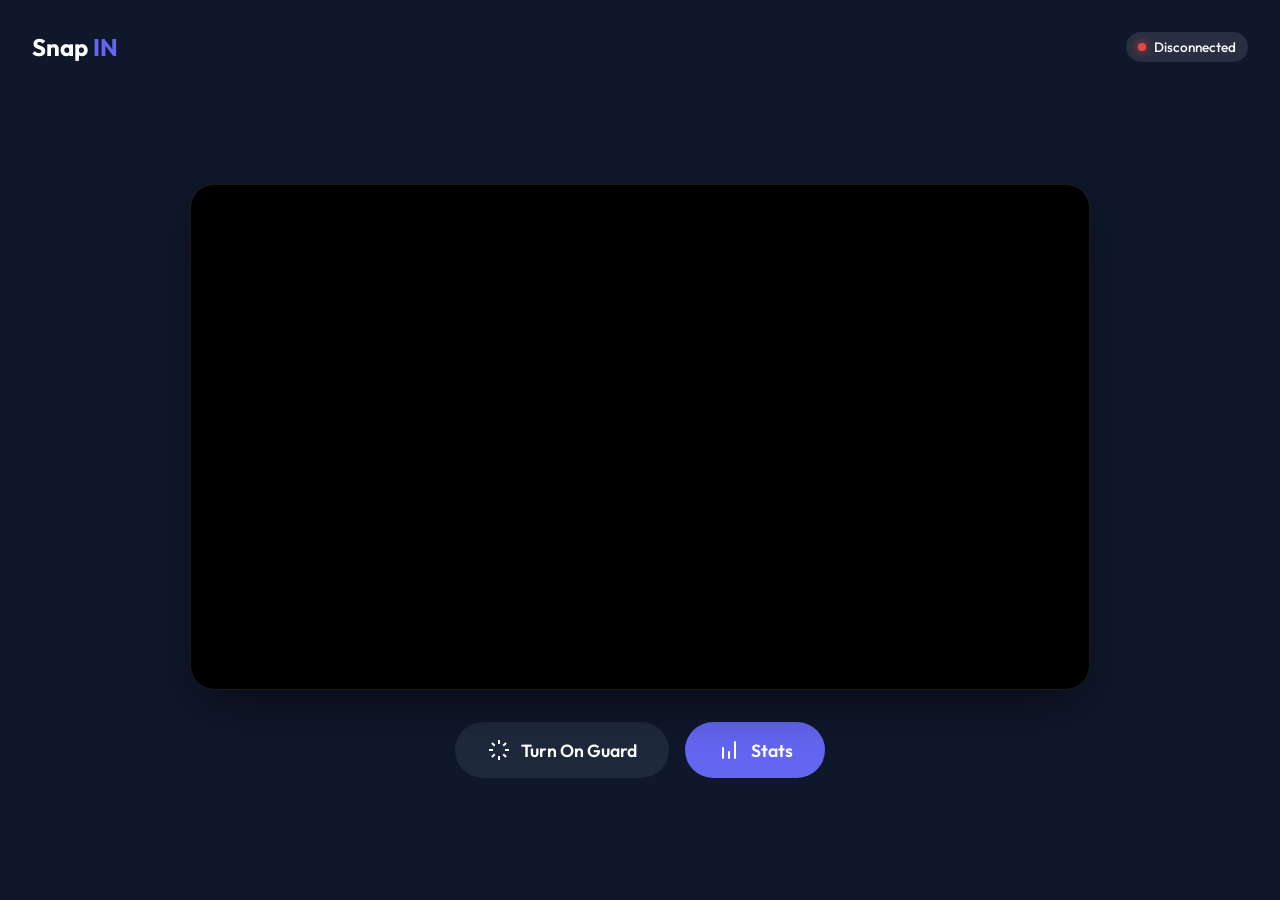
==== static/dashboard.html @ 0171b37d "chore: save snapin project" ====
<!DOCTYPE html>
<html lang="en">

<head>
    <meta charset="UTF-8">
    <meta name="viewport" content="width=device-width, initial-scale=1.0">
    <title>SnapIN - Dashboard</title>
    <link href="https://fonts.googleapis.com/css2?family=Outfit:wght@300;400;500;700&display=swap" rel="stylesheet">
    <link rel="stylesheet" href="style.css">

</head>

<body>

    <div id="dashboard-screen">
        <header>
            <div class="logo">
                <h2 style="font-weight: 700; color: white;">Snap <span style="color: var(--primary);">IN</span></h2>
            </div>
            <div class="status-badge">
                <div class="status-dot" id="connection-dot"></div>
                <span id="connection-text">Disconnected</span>
            </div>
        </header>

        <div class="main-content">
            <div class="video-container">
                <video id="webcam" autoplay playsinline muted></video>
                <div class="overlay-message" id="alert-overlay">
                    <h2>⚠️ ALERT</h2>
                    <p>Phone Detected! Get back to work!</p>
                </div>
            </div>

            <div class="controls">
                <button id="toggle-btn" class="btn-toggle">
                    <svg width="24" height="24" viewBox="0 0 24 24" fill="none" stroke="currentColor" stroke-width="2">
                        <path
                            d="M12 2v4M12 18v4M4.93 4.93l2.83 2.83M16.24 16.24l2.83 2.83M2 12h4M18 12h4M4.93 19.07l2.83-2.83M16.24 7.76l2.83-2.83" />
                    </svg>
                    <span>Turn On Guard</span>
                </button>
                <button class="btn-toggle" onclick="alert('Stats Coming Soon!')"
                    style="background: var(--primary);">
                    <svg width="24" height="24" viewBox="0 0 24 24" fill="none" stroke="currentColor" stroke-width="2"
                        stroke-linecap="round" stroke-linejoin="round">
                        <path d="M12 20v-6M6 20V10M18 20V4" />
                    </svg>
                    <span>Stats</span>
                </button>
            </div>
        </div>
    </div>

    <script src="dashboard.js"></script>
</body>

</html>
---- static/style.css ----
:root {
    --primary: #6366f1;
    --primary-hover: #4f46e5;
    --bg-dark: #0f172a;
    --surface: #1e293b;
    --text-main: #f8fafc;
    --text-muted: #94a3b8;
    --danger: #ef4444;
    --success: #22c55e;
}

* {
    margin: 0;
    padding: 0;
    box-sizing: border-box;
    font-family: 'Outfit', sans-serif;
}

body {
    background-color: var(--bg-dark);
    color: var(--text-main);
    min-height: 100vh;
    display: flex;
    justify-content: center;
    align-items: center;
    overflow: hidden;
}

.container {
    width: 100%;
    max-width: 1200px;
    padding: 2rem;
    position: relative;
}

/* --- Login Screen --- */
#login-screen {
    display: flex;
    flex-direction: column;
    align-items: center;
    justify-content: center;
    animation: fadeIn 0.5s ease-out;
}

.glass-card {
    background: rgba(30, 56, 59, 0.7);
    backdrop-filter: blur(12px);
    border: 1px solid rgba(255, 255, 255, 0.1);
    padding: 3rem;
    border-radius: 20px;
    box-shadow: 0 25px 50px -12px rgba(0, 0, 0, 0.5);
    width: 100%;
    max-width: 400px;
    text-align: center;
}

h1 {
    font-size: 2.5rem;
    font-weight: 700;
    margin-bottom: 0.5rem;
    background: linear-gradient(135deg, #a5b4fc 0%, #6366f1 100%);
    -webkit-background-clip: text;
    -webkit-text-fill-color: transparent;
}

.subtitle {
    color: var(--text-muted);
    margin-bottom: 2rem;
}

.input-group {
    margin-bottom: 1.5rem;
    text-align: left;
}

label {
    display: block;
    margin-bottom: 0.5rem;
    font-size: 0.9rem;
    color: var(--text-muted);
}

input {
    width: 100%;
    padding: 12px 16px;
    background: rgba(15, 23, 42, 0.6);
    border: 1px solid rgba(255, 255, 255, 0.1);
    border-radius: 10px;
    color: white;
    font-size: 1rem;
    transition: all 0.3s ease;
}

input:focus {
    outline: none;
    border-color: var(--primary);
    box-shadow: 0 0 0 2px rgba(99, 102, 241, 0.2);
}

button.btn-primary {
    width: 100%;
    padding: 14px;
    background: linear-gradient(135deg, var(--primary) 0%, var(--primary-hover) 100%);
    border: none;
    border-radius: 12px;
    color: white;
    font-weight: 600;
    font-size: 1rem;
    cursor: pointer;
    transition: transform 0.2s, box-shadow 0.2s;
}

button.btn-primary:hover {
    transform: translateY(-2px);
    box-shadow: 0 10px 20px -5px rgba(99, 102, 241, 0.4);
}

/* --- Dashboard Screen --- */
#dashboard-screen {
    display: flex;
    /* Visible by default for the separate dashboard page */
    width: 100%;
    height: 100vh;
    flex-direction: column;
    padding: 2rem;
}

header {
    display: flex;
    justify-content: space-between;
    align-items: center;
    margin-bottom: 2rem;
}

.status-badge {
    padding: 6px 12px;
    border-radius: 20px;
    font-size: 0.85rem;
    font-weight: 500;
    background: rgba(255, 255, 255, 0.1);
    display: flex;
    align-items: center;
    gap: 8px;
}

.status-dot {
    width: 8px;
    height: 8px;
    border-radius: 50%;
    background-color: var(--danger);
    box-shadow: 0 0 10px var(--danger);
}

.status-dot.active {
    background-color: var(--success);
    box-shadow: 0 0 10px var(--success);
}

.main-content {
    flex: 1;
    display: flex;
    flex-direction: column;
    align-items: center;
    justify-content: center;
    position: relative;
}

.video-container {
    width: 80%;
    max-width: 900px;
    aspect-ratio: 16/9;
    background: #000;
    border-radius: 24px;
    overflow: hidden;
    position: relative;
    box-shadow: 0 20px 50px -10px rgba(0, 0, 0, 0.5);
    border: 1px solid rgba(255, 255, 255, 0.1);
}

video {
    width: 100%;
    height: 100%;
    object-fit: cover;
    transform: scaleX(-1);
    /* Mirror effect */
}

.overlay-message {
    position: absolute;
    top: 50%;
    left: 50%;
    transform: translate(-50%, -50%);
    background: rgba(239, 68, 68, 0.9);
    padding: 2rem 4rem;
    border-radius: 20px;
    text-align: center;
    backdrop-filter: blur(8px);
    border: 2px solid rgba(255, 255, 255, 0.2);
    opacity: 0;
    pointer-events: none;
    transition: opacity 0.3s cubic-bezier(0.4, 0, 0.2, 1);
    z-index: 10;
}

.overlay-message.visible {
    opacity: 1;
    animation: pulse-alert 2s infinite;
}

@keyframes pulse-alert {
    0% {
        transform: translate(-50%, -50%) scale(1);
    }

    50% {
        transform: translate(-50%, -50%) scale(1.05);
    }

    100% {
        transform: translate(-50%, -50%) scale(1);
    }
}

.overlay-message h2 {
    font-size: 3rem;
    margin-bottom: 0.5rem;
    text-transform: uppercase;
    letter-spacing: 2px;
}

.controls {
    margin-top: 2rem;
    display: flex;
    gap: 1rem;
}

.btn-toggle {
    padding: 16px 32px;
    border-radius: 50px;
    border: none;
    font-size: 1.1rem;
    font-weight: 600;
    cursor: pointer;
    background: var(--surface);
    color: white;
    transition: all 0.3s ease;
    display: flex;
    align-items: center;
    gap: 10px;
}

.btn-toggle:hover {
    background: rgba(255, 255, 255, 0.1);
}

.btn-toggle.active {
    background: var(--success);
    color: #000;
}

@keyframes fadeIn {
    from {
        opacity: 0;
        transform: translateY(20px);
    }

    to {
        opacity: 1;
        transform: translateY(0);
    }
}
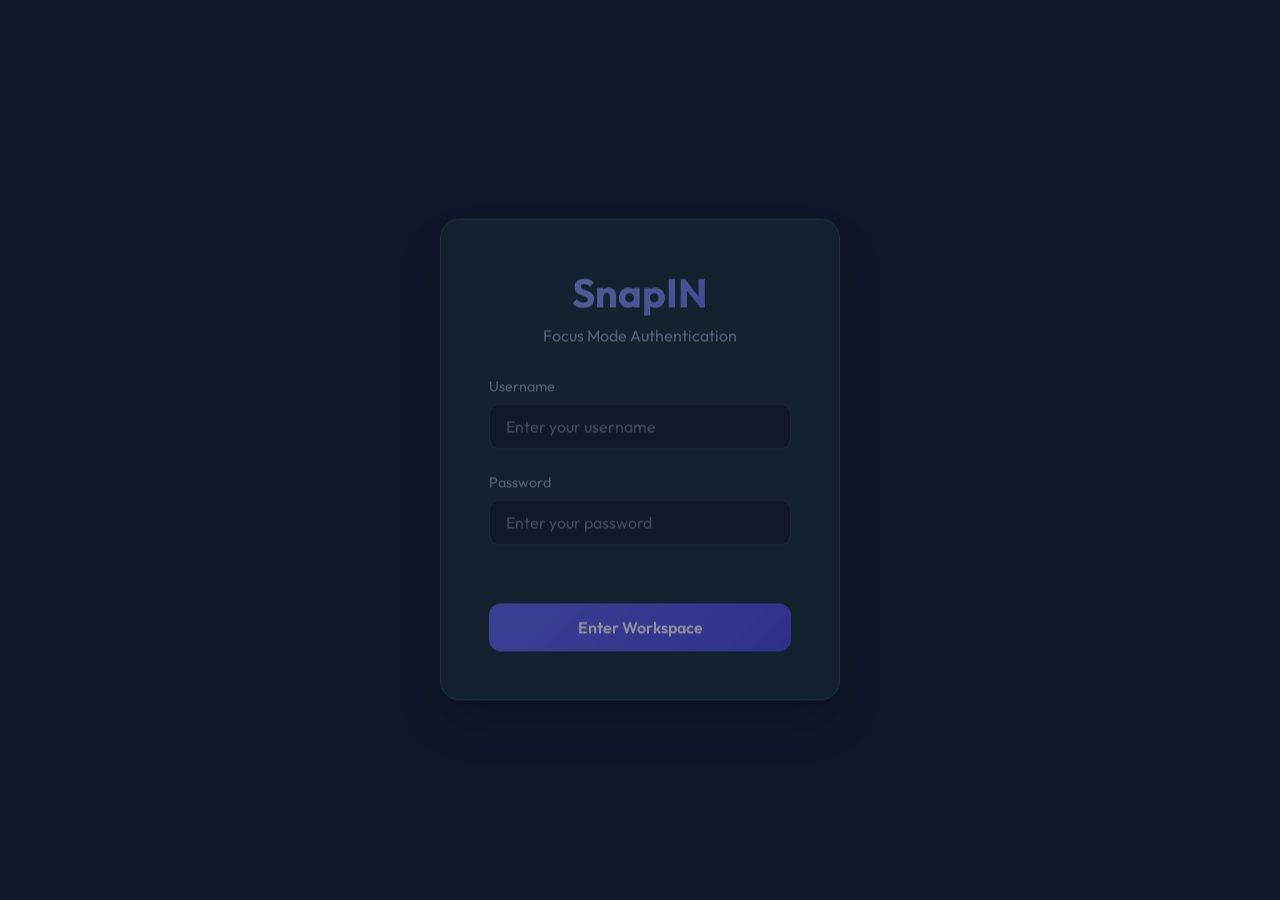
==== commit e8ec52b6: "feat: make SnapIN runnable, add authentication and detection tuning The project could not run as com" ====
--- a/static/dashboard.html
+++ b/static/dashboard.html
@@ -17,18 +17,23 @@
             <div class="logo">
                 <h2 style="font-weight: 700; color: white;">Snap <span style="color: var(--primary);">IN</span></h2>
             </div>
-            <div class="status-badge">
-                <div class="status-dot" id="connection-dot"></div>
-                <span id="connection-text">Disconnected</span>
+            <div class="header-right">
+                <span id="user-label" class="user-label"></span>
+                <div class="status-badge">
+                    <div class="status-dot" id="connection-dot"></div>
+                    <span id="connection-text">Disconnected</span>
+                </div>
+                <button id="logout-btn" class="btn-logout">Log out</button>
             </div>
         </header>
 
         <div class="main-content">
             <div class="video-container">
                 <video id="webcam" autoplay playsinline muted></video>
-                <div class="overlay-message" id="alert-overlay">
+                <div class="overlay-message" id="alert-overlay" role="alert" aria-live="assertive">
                     <h2>⚠️ ALERT</h2>
                     <p>Phone Detected! Get back to work!</p>
+                    <p class="alert-detail" id="alert-detail"></p>
                 </div>
             </div>
 
@@ -40,7 +45,7 @@
                     </svg>
                     <span>Turn On Guard</span>
                 </button>
-                <button class="btn-toggle" onclick="alert('Stats Coming Soon!')"
+                <button id="stats-btn" class="btn-toggle"
                     style="background: var(--primary);">
                     <svg width="24" height="24" viewBox="0 0 24 24" fill="none" stroke="currentColor" stroke-width="2"
                         stroke-linecap="round" stroke-linejoin="round">
--- a/static/style.css
+++ b/static/style.css
@@ -115,6 +115,20 @@
     box-shadow: 0 10px 20px -5px rgba(99, 102, 241, 0.4);
 }
 
+.login-error {
+    color: var(--danger);
+    font-size: 0.9rem;
+    margin-bottom: 1rem;
+    min-height: 1.2em;
+    text-align: left;
+}
+
+button.btn-primary:disabled {
+    opacity: 0.6;
+    cursor: not-allowed;
+    transform: none;
+}
+
 /* --- Dashboard Screen --- */
 #dashboard-screen {
     display: flex;
@@ -130,6 +144,38 @@
     justify-content: space-between;
     align-items: center;
     margin-bottom: 2rem;
+}
+
+.header-right {
+    display: flex;
+    align-items: center;
+    gap: 12px;
+}
+
+.user-label {
+    font-size: 0.85rem;
+    color: var(--text-muted);
+}
+
+.user-label:empty {
+    display: none;
+}
+
+.btn-logout {
+    padding: 6px 14px;
+    border-radius: 20px;
+    border: 1px solid rgba(255, 255, 255, 0.15);
+    background: transparent;
+    color: var(--text-muted);
+    font-size: 0.85rem;
+    font-weight: 500;
+    cursor: pointer;
+    transition: all 0.3s ease;
+}
+
+.btn-logout:hover {
+    color: white;
+    border-color: rgba(255, 255, 255, 0.35);
 }
 
 .status-badge {
@@ -221,6 +267,20 @@
     }
 }
 
+/* The overlay must sit above the video and never intercept pointer events,
+   otherwise it swallows clicks meant for the controls underneath. */
+.overlay-message {
+    pointer-events: none;
+}
+
+.alert-detail {
+    margin-top: 0.75rem;
+    font-size: 0.85rem;
+    font-weight: 500;
+    opacity: 0.85;
+    font-variant-numeric: tabular-nums;
+}
+
 .overlay-message h2 {
     font-size: 3rem;
     margin-bottom: 0.5rem;
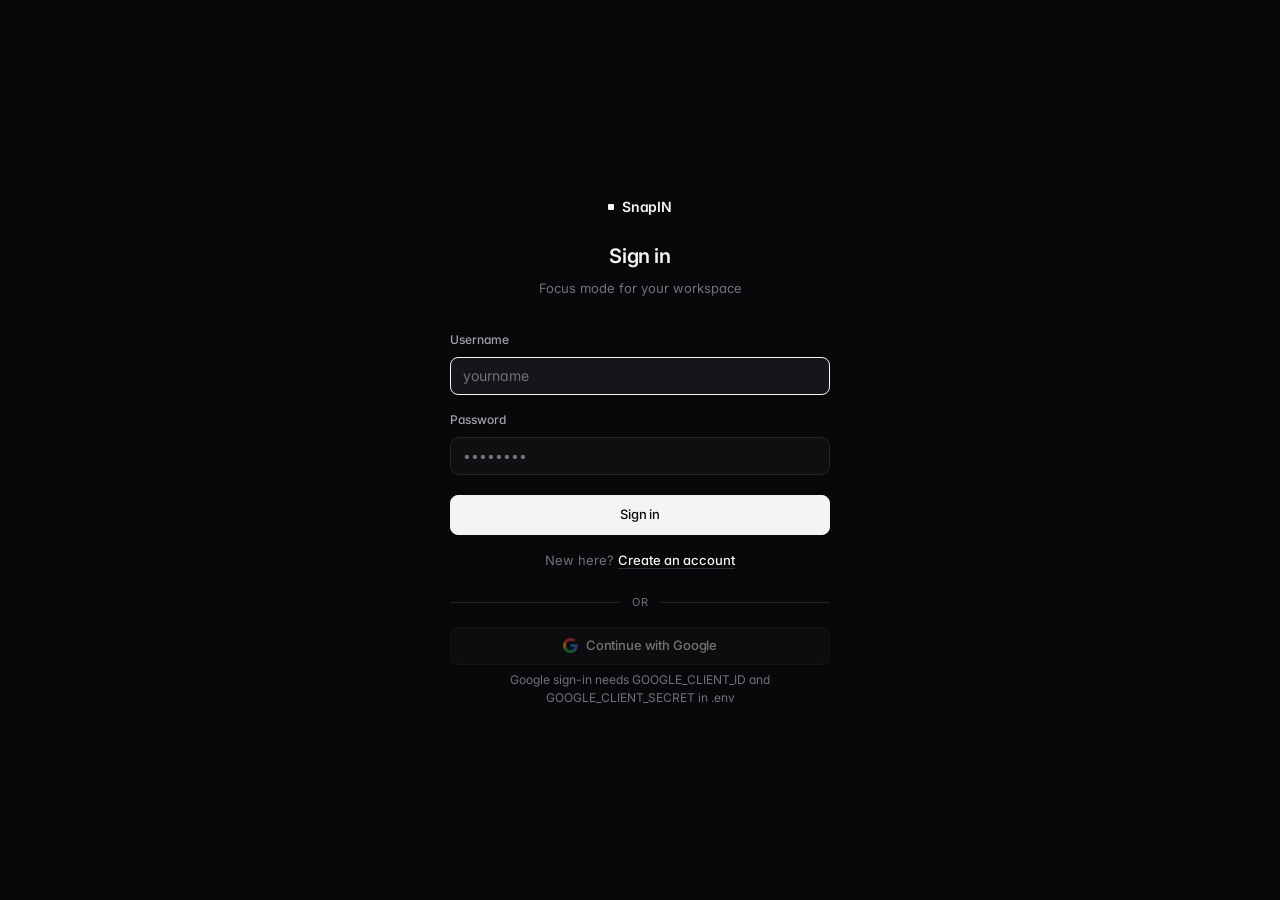
==== commit df803752: "feat: PostgreSQL persistence, statistics, web accounts, Google sign-in Persistence - Add PostgreSQL " ====
--- a/static/dashboard.html
+++ b/static/dashboard.html
@@ -1,63 +1,107 @@
-<!DOCTYPE html>
-<html lang="en">
-
-<head>
-    <meta charset="UTF-8">
-    <meta name="viewport" content="width=device-width, initial-scale=1.0">
-    <title>SnapIN - Dashboard</title>
-    <link href="https://fonts.googleapis.com/css2?family=Outfit:wght@300;400;500;700&display=swap" rel="stylesheet">
-    <link rel="stylesheet" href="style.css">
-
-</head>
-
-<body>
-
-    <div id="dashboard-screen">
-        <header>
-            <div class="logo">
-                <h2 style="font-weight: 700; color: white;">Snap <span style="color: var(--primary);">IN</span></h2>
-            </div>
-            <div class="header-right">
-                <span id="user-label" class="user-label"></span>
-                <div class="status-badge">
-                    <div class="status-dot" id="connection-dot"></div>
-                    <span id="connection-text">Disconnected</span>
-                </div>
-                <button id="logout-btn" class="btn-logout">Log out</button>
-            </div>
-        </header>
-
-        <div class="main-content">
-            <div class="video-container">
-                <video id="webcam" autoplay playsinline muted></video>
-                <div class="overlay-message" id="alert-overlay" role="alert" aria-live="assertive">
-                    <h2>⚠️ ALERT</h2>
-                    <p>Phone Detected! Get back to work!</p>
-                    <p class="alert-detail" id="alert-detail"></p>
-                </div>
-            </div>
-
-            <div class="controls">
-                <button id="toggle-btn" class="btn-toggle">
-                    <svg width="24" height="24" viewBox="0 0 24 24" fill="none" stroke="currentColor" stroke-width="2">
-                        <path
-                            d="M12 2v4M12 18v4M4.93 4.93l2.83 2.83M16.24 16.24l2.83 2.83M2 12h4M18 12h4M4.93 19.07l2.83-2.83M16.24 7.76l2.83-2.83" />
-                    </svg>
-                    <span>Turn On Guard</span>
-                </button>
-                <button id="stats-btn" class="btn-toggle"
-                    style="background: var(--primary);">
-                    <svg width="24" height="24" viewBox="0 0 24 24" fill="none" stroke="currentColor" stroke-width="2"
-                        stroke-linecap="round" stroke-linejoin="round">
-                        <path d="M12 20v-6M6 20V10M18 20V4" />
-                    </svg>
-                    <span>Stats</span>
-                </button>
-            </div>
-        </div>
-    </div>
-
-    <script src="dashboard.js"></script>
-</body>
-
+<!DOCTYPE html>
+<html lang="en">
+
+<head>
+    <meta charset="UTF-8">
+    <meta name="viewport" content="width=device-width, initial-scale=1.0">
+    <meta name="color-scheme" content="dark">
+    <meta name="robots" content="noindex">
+    <title>Workspace &middot; SnapIN</title>
+    <link rel="preconnect" href="https://fonts.googleapis.com">
+    <link rel="preconnect" href="https://fonts.gstatic.com" crossorigin>
+    <link href="https://fonts.googleapis.com/css2?family=Inter:wght@400;500;600&display=swap" rel="stylesheet">
+    <link rel="stylesheet" href="style.css">
+</head>
+
+<body>
+    <div class="app">
+        <header class="app-header">
+            <span class="wordmark">
+                <span class="wordmark-dot" aria-hidden="true"></span>
+                SnapIN
+            </span>
+
+            <div class="app-header-right">
+                <div class="identity" id="identity" hidden>
+                    <img class="avatar" id="identity-avatar" alt="" hidden>
+                    <span class="avatar avatar-fallback" id="identity-initials" hidden></span>
+                    <span class="identity-name" id="identity-name"></span>
+                </div>
+
+                <div class="status">
+                    <span class="status-dot" id="status-dot"></span>
+                    <span id="status-text">Disconnected</span>
+                </div>
+
+                <button type="button" class="btn btn-ghost btn-compact" id="logout-btn">
+                    Sign out
+                </button>
+            </div>
+        </header>
+
+        <main class="app-main">
+            <div class="stage">
+                <video id="webcam" autoplay playsinline muted></video>
+
+                <div class="stage-empty" id="stage-empty">
+                    <svg width="20" height="20" viewBox="0 0 20 20" fill="none" aria-hidden="true">
+                        <rect x="1.5" y="4" width="12" height="12" rx="2" stroke="currentColor"
+                            stroke-width="1.5" />
+                        <path d="M13.5 8.5 18.5 5v10l-5-3.5" stroke="currentColor" stroke-width="1.5"
+                            stroke-linejoin="round" />
+                    </svg>
+                    <span id="stage-empty-title">Camera is off</span>
+                    <span class="stage-empty-hint">Start the guard to begin monitoring</span>
+                </div>
+
+                <div class="alert-overlay" id="alert-overlay" role="alert" aria-live="assertive">
+                    <svg width="18" height="18" viewBox="0 0 16 16" fill="none" aria-hidden="true"
+                        class="alert-overlay-icon">
+                        <path d="M8 1.8 15 14H1L8 1.8Z" stroke="currentColor" stroke-width="1.4"
+                            stroke-linejoin="round" />
+                        <path d="M8 6.2v3.1M8 11.3v.3" stroke="currentColor" stroke-width="1.4"
+                            stroke-linecap="round" />
+                    </svg>
+                    <div class="alert-overlay-text">
+                        <span class="alert-overlay-title">Phone detected</span>
+                        <span class="alert-overlay-meta" id="alert-detail"></span>
+                    </div>
+                    <span class="alert-badge">alert</span>
+                </div>
+            </div>
+
+            <div class="controls">
+                <button type="button" class="btn btn-primary" id="toggle-btn">
+                    <svg width="15" height="15" viewBox="0 0 16 16" fill="none" aria-hidden="true">
+                        <circle cx="8" cy="8" r="3" fill="currentColor" />
+                        <path d="M8 1v2.2M8 12.8V15M15 8h-2.2M3.2 8H1M12.9 3.1l-1.6 1.6M4.7 11.3l-1.6 1.6M12.9 12.9l-1.6-1.6M4.7 4.7 3.1 3.1"
+                            stroke="currentColor" stroke-width="1.4" stroke-linecap="round" />
+                    </svg>
+                    <span>Start guard</span>
+                </button>
+
+                <a class="btn btn-secondary" id="stats-btn" href="stats.html">
+                    <svg width="15" height="15" viewBox="0 0 16 16" fill="none" aria-hidden="true">
+                        <path d="M2 14V9M7 14V4M12 14V6.5" stroke="currentColor" stroke-width="1.5"
+                            stroke-linecap="round" />
+                    </svg>
+                    <span>Stats</span>
+                </a>
+            </div>
+
+            <div class="account-bar" id="account-bar" hidden>
+                <div class="account-meta">
+                    <span class="account-username" id="account-username"></span>
+                    <span class="account-email" id="account-email"></span>
+                </div>
+                <div class="account-methods" id="account-methods"></div>
+                <a class="btn btn-ghost btn-compact" id="account-google-link" href="/api/auth/google"
+                    hidden>Link Google</a>
+            </div>
+        </main>
+    </div>
+
+    <script src="dashboard.js"></script>
+</body>
+
 </html>
--- a/static/style.css
+++ b/static/style.css
@@ -1,331 +1,780 @@
-:root {
-    --primary: #6366f1;
-    --primary-hover: #4f46e5;
-    --bg-dark: #0f172a;
-    --surface: #1e293b;
-    --text-main: #f8fafc;
-    --text-muted: #94a3b8;
-    --danger: #ef4444;
-    --success: #22c55e;
-}
-
-* {
-    margin: 0;
-    padding: 0;
-    box-sizing: border-box;
-    font-family: 'Outfit', sans-serif;
-}
-
-body {
-    background-color: var(--bg-dark);
-    color: var(--text-main);
-    min-height: 100vh;
-    display: flex;
-    justify-content: center;
-    align-items: center;
-    overflow: hidden;
-}
-
-.container {
-    width: 100%;
-    max-width: 1200px;
-    padding: 2rem;
-    position: relative;
-}
-
-/* --- Login Screen --- */
-#login-screen {
-    display: flex;
-    flex-direction: column;
-    align-items: center;
-    justify-content: center;
-    animation: fadeIn 0.5s ease-out;
-}
-
-.glass-card {
-    background: rgba(30, 56, 59, 0.7);
-    backdrop-filter: blur(12px);
-    border: 1px solid rgba(255, 255, 255, 0.1);
-    padding: 3rem;
-    border-radius: 20px;
-    box-shadow: 0 25px 50px -12px rgba(0, 0, 0, 0.5);
-    width: 100%;
-    max-width: 400px;
-    text-align: center;
-}
-
-h1 {
-    font-size: 2.5rem;
-    font-weight: 700;
-    margin-bottom: 0.5rem;
-    background: linear-gradient(135deg, #a5b4fc 0%, #6366f1 100%);
-    -webkit-background-clip: text;
-    -webkit-text-fill-color: transparent;
-}
-
-.subtitle {
-    color: var(--text-muted);
-    margin-bottom: 2rem;
-}
-
-.input-group {
-    margin-bottom: 1.5rem;
-    text-align: left;
-}
-
-label {
-    display: block;
-    margin-bottom: 0.5rem;
-    font-size: 0.9rem;
-    color: var(--text-muted);
-}
-
-input {
-    width: 100%;
-    padding: 12px 16px;
-    background: rgba(15, 23, 42, 0.6);
-    border: 1px solid rgba(255, 255, 255, 0.1);
-    border-radius: 10px;
-    color: white;
-    font-size: 1rem;
-    transition: all 0.3s ease;
-}
-
-input:focus {
-    outline: none;
-    border-color: var(--primary);
-    box-shadow: 0 0 0 2px rgba(99, 102, 241, 0.2);
-}
-
-button.btn-primary {
-    width: 100%;
-    padding: 14px;
-    background: linear-gradient(135deg, var(--primary) 0%, var(--primary-hover) 100%);
-    border: none;
-    border-radius: 12px;
-    color: white;
-    font-weight: 600;
-    font-size: 1rem;
-    cursor: pointer;
-    transition: transform 0.2s, box-shadow 0.2s;
-}
-
-button.btn-primary:hover {
-    transform: translateY(-2px);
-    box-shadow: 0 10px 20px -5px rgba(99, 102, 241, 0.4);
-}
-
-.login-error {
-    color: var(--danger);
-    font-size: 0.9rem;
-    margin-bottom: 1rem;
-    min-height: 1.2em;
-    text-align: left;
-}
-
-button.btn-primary:disabled {
-    opacity: 0.6;
-    cursor: not-allowed;
-    transform: none;
-}
-
-/* --- Dashboard Screen --- */
-#dashboard-screen {
-    display: flex;
-    /* Visible by default for the separate dashboard page */
-    width: 100%;
-    height: 100vh;
-    flex-direction: column;
-    padding: 2rem;
-}
-
-header {
-    display: flex;
-    justify-content: space-between;
-    align-items: center;
-    margin-bottom: 2rem;
-}
-
-.header-right {
-    display: flex;
-    align-items: center;
-    gap: 12px;
-}
-
-.user-label {
-    font-size: 0.85rem;
-    color: var(--text-muted);
-}
-
-.user-label:empty {
-    display: none;
-}
-
-.btn-logout {
-    padding: 6px 14px;
-    border-radius: 20px;
-    border: 1px solid rgba(255, 255, 255, 0.15);
-    background: transparent;
-    color: var(--text-muted);
-    font-size: 0.85rem;
-    font-weight: 500;
-    cursor: pointer;
-    transition: all 0.3s ease;
-}
-
-.btn-logout:hover {
-    color: white;
-    border-color: rgba(255, 255, 255, 0.35);
-}
-
-.status-badge {
-    padding: 6px 12px;
-    border-radius: 20px;
-    font-size: 0.85rem;
-    font-weight: 500;
-    background: rgba(255, 255, 255, 0.1);
-    display: flex;
-    align-items: center;
-    gap: 8px;
-}
-
-.status-dot {
-    width: 8px;
-    height: 8px;
-    border-radius: 50%;
-    background-color: var(--danger);
-    box-shadow: 0 0 10px var(--danger);
-}
-
-.status-dot.active {
-    background-color: var(--success);
-    box-shadow: 0 0 10px var(--success);
-}
-
-.main-content {
-    flex: 1;
-    display: flex;
-    flex-direction: column;
-    align-items: center;
-    justify-content: center;
-    position: relative;
-}
-
-.video-container {
-    width: 80%;
-    max-width: 900px;
-    aspect-ratio: 16/9;
-    background: #000;
-    border-radius: 24px;
-    overflow: hidden;
-    position: relative;
-    box-shadow: 0 20px 50px -10px rgba(0, 0, 0, 0.5);
-    border: 1px solid rgba(255, 255, 255, 0.1);
-}
-
-video {
-    width: 100%;
-    height: 100%;
-    object-fit: cover;
-    transform: scaleX(-1);
-    /* Mirror effect */
-}
-
-.overlay-message {
-    position: absolute;
-    top: 50%;
-    left: 50%;
-    transform: translate(-50%, -50%);
-    background: rgba(239, 68, 68, 0.9);
-    padding: 2rem 4rem;
-    border-radius: 20px;
-    text-align: center;
-    backdrop-filter: blur(8px);
-    border: 2px solid rgba(255, 255, 255, 0.2);
-    opacity: 0;
-    pointer-events: none;
-    transition: opacity 0.3s cubic-bezier(0.4, 0, 0.2, 1);
-    z-index: 10;
-}
-
-.overlay-message.visible {
-    opacity: 1;
-    animation: pulse-alert 2s infinite;
-}
-
-@keyframes pulse-alert {
-    0% {
-        transform: translate(-50%, -50%) scale(1);
-    }
-
-    50% {
-        transform: translate(-50%, -50%) scale(1.05);
-    }
-
-    100% {
-        transform: translate(-50%, -50%) scale(1);
-    }
-}
-
-/* The overlay must sit above the video and never intercept pointer events,
-   otherwise it swallows clicks meant for the controls underneath. */
-.overlay-message {
-    pointer-events: none;
-}
-
-.alert-detail {
-    margin-top: 0.75rem;
-    font-size: 0.85rem;
-    font-weight: 500;
-    opacity: 0.85;
-    font-variant-numeric: tabular-nums;
-}
-
-.overlay-message h2 {
-    font-size: 3rem;
-    margin-bottom: 0.5rem;
-    text-transform: uppercase;
-    letter-spacing: 2px;
-}
-
-.controls {
-    margin-top: 2rem;
-    display: flex;
-    gap: 1rem;
-}
-
-.btn-toggle {
-    padding: 16px 32px;
-    border-radius: 50px;
-    border: none;
-    font-size: 1.1rem;
-    font-weight: 600;
-    cursor: pointer;
-    background: var(--surface);
-    color: white;
-    transition: all 0.3s ease;
-    display: flex;
-    align-items: center;
-    gap: 10px;
-}
-
-.btn-toggle:hover {
-    background: rgba(255, 255, 255, 0.1);
-}
-
-.btn-toggle.active {
-    background: var(--success);
-    color: #000;
-}
-
-@keyframes fadeIn {
-    from {
-        opacity: 0;
-        transform: translateY(20px);
-    }
-
-    to {
-        opacity: 1;
-        transform: translateY(0);
-    }
+/* SnapIN design system
+   -------------------
+   One dark theme, one accent (near-white), hairline borders, a 4px spacing
+   scale, and no decorative effects. Everything that could read as a default
+   or a template is deliberately absent: no gradients, no glows, no emoji,
+   no oversized rounded pills.
+
+   Contents
+     1. Tokens
+     2. Reset
+     3. Primitives (button, input, divider, badge)
+     4. Auth
+     5. App shell
+     6. Dashboard
+     7. Motion + responsive
+*/
+
+/* 1. Tokens ------------------------------------------------------------- */
+
+:root {
+    /* Surfaces, darkest to lightest. */
+    --bg: #08080a;
+    --surface: #0f0f12;
+    --surface-raised: #16161a;
+    --surface-hover: #1c1c21;
+
+    /* Hairlines. */
+    --border: #232328;
+    --border-strong: #2f2f36;
+
+    /* Text. */
+    --text: #f4f4f5;
+    --text-secondary: #a1a1aa;
+    --text-tertiary: #71717a;
+
+    /* Accent is near-white on purpose: a single bright element reads as
+       intentional, where a coloured accent on black reads as decoration. */
+    --accent: #f4f4f5;
+    --accent-hover: #ffffff;
+    --accent-fg: #08080a;
+
+    /* Status. Muted so they do not fight the accent for attention. */
+    --danger: #e5484d;
+    --danger-surface: #1c1113;
+    --success: #3fb98a;
+
+    /* Spacing scale. */
+    --sp-1: 4px;
+    --sp-2: 8px;
+    --sp-3: 12px;
+    --sp-4: 16px;
+    --sp-5: 24px;
+    --sp-6: 32px;
+    --sp-7: 48px;
+
+    /* Radii. Small values keep it from looking like a consumer app. */
+    --radius-sm: 6px;
+    --radius: 8px;
+    --radius-lg: 12px;
+
+    --font: 'Inter', -apple-system, BlinkMacSystemFont, 'Segoe UI', Roboto,
+        'Helvetica Neue', Arial, sans-serif;
+    --font-mono: ui-monospace, SFMono-Regular, 'SF Mono', Menlo, monospace;
+
+    --shadow: 0 1px 2px rgb(0 0 0 / 0.4);
+    --transition: 120ms cubic-bezier(0.2, 0, 0.2, 1);
+}
+
+/* 2. Reset -------------------------------------------------------------- */
+
+*,
+*::before,
+*::after {
+    box-sizing: border-box;
+    margin: 0;
+    padding: 0;
+}
+
+html {
+    -webkit-text-size-adjust: 100%;
+}
+
+/* The browser's default `[hidden] { display: none }` lives in the user-agent
+   stylesheet, so any author `display` rule silently beats it. That made the
+   `hidden` attribute a no-op on every element with a display rule -- which is
+   why "Confirm password" appeared on the sign-in form. One line restores it
+   everywhere, and it is the only `!important` in this file apart from the
+   reduced-motion block below. */
+[hidden] {
+    display: none !important;
+}
+
+body {
+    min-height: 100vh;
+    background: var(--bg);
+    color: var(--text);
+    font-family: var(--font);
+    font-size: 14px;
+    line-height: 1.5;
+    -webkit-font-smoothing: antialiased;
+    -moz-osx-font-smoothing: grayscale;
+    font-feature-settings: 'cv02', 'cv03', 'cv04', 'cv11';
+}
+
+button,
+input {
+    font: inherit;
+    color: inherit;
+}
+
+a {
+    color: var(--text);
+    text-decoration: none;
+}
+
+::selection {
+    background: var(--accent);
+    color: var(--accent-fg);
+}
+
+:focus-visible {
+    outline: 2px solid var(--accent);
+    outline-offset: 2px;
+    border-radius: var(--radius-sm);
+}
+
+/* 3. Primitives --------------------------------------------------------- */
+
+.btn {
+    display: inline-flex;
+    align-items: center;
+    justify-content: center;
+    gap: var(--sp-2);
+    height: 38px;
+    padding: 0 var(--sp-4);
+    border: 1px solid transparent;
+    border-radius: var(--radius);
+    background: transparent;
+    font-size: 13px;
+    font-weight: 500;
+    letter-spacing: -0.01em;
+    cursor: pointer;
+    white-space: nowrap;
+    transition: background var(--transition), border-color var(--transition),
+        color var(--transition), opacity var(--transition);
+}
+
+.btn:disabled {
+    opacity: 0.45;
+    cursor: not-allowed;
+}
+
+/* Primary: inverted, the single brightest element on the page. */
+.btn-primary {
+    background: var(--accent);
+    color: var(--accent-fg);
+    border-color: var(--accent);
+}
+
+.btn-primary:hover:not(:disabled) {
+    background: var(--accent-hover);
+    border-color: var(--accent-hover);
+}
+
+/* Secondary: outlined, sits quietly beneath the primary. */
+.btn-secondary {
+    background: var(--surface-raised);
+    border-color: var(--border);
+    color: var(--text);
+}
+
+.btn-secondary:hover:not(:disabled) {
+    background: var(--surface-hover);
+    border-color: var(--border-strong);
+}
+
+.btn-ghost {
+    color: var(--text-secondary);
+}
+
+.btn-ghost:hover:not(:disabled) {
+    color: var(--text);
+    background: var(--surface-raised);
+}
+
+.btn-compact {
+    height: 26px;
+    padding: 0 10px;
+    font-size: 12px;
+}
+
+.field {
+    display: flex;
+    flex-direction: column;
+    gap: var(--sp-2);
+}
+
+.field-label {
+    font-size: 12px;
+    font-weight: 500;
+    color: var(--text-secondary);
+}
+
+.input {
+    width: 100%;
+    height: 38px;
+    padding: 0 var(--sp-3);
+    background: var(--surface);
+    border: 1px solid var(--border);
+    border-radius: var(--radius);
+    color: var(--text);
+    font-size: 14px;
+    transition: border-color var(--transition), background var(--transition);
+}
+
+.input::placeholder {
+    color: var(--text-tertiary);
+}
+
+.input:hover:not(:focus) {
+    border-color: var(--border-strong);
+}
+
+.input:focus {
+    outline: none;
+    border-color: var(--accent);
+    background: var(--surface-raised);
+}
+
+.input[aria-invalid='true'] {
+    border-color: var(--danger);
+}
+
+.divider {
+    display: flex;
+    align-items: center;
+    gap: var(--sp-3);
+    color: var(--text-tertiary);
+    font-size: 11px;
+    text-transform: uppercase;
+    letter-spacing: 0.08em;
+}
+
+.divider::before,
+.divider::after {
+    content: '';
+    flex: 1;
+    height: 1px;
+    background: var(--border);
+}
+
+.alert-banner {
+    display: none;
+    gap: var(--sp-2);
+    padding: var(--sp-3);
+    background: var(--danger-surface);
+    border: 1px solid var(--danger);
+    border-radius: var(--radius);
+    color: #ffc9cb;
+    font-size: 13px;
+    line-height: 1.45;
+}
+
+.alert-banner.visible {
+    display: flex;
+}
+
+.alert-banner svg {
+    flex-shrink: 0;
+    margin-top: 1px;
+}
+
+.sr-only {
+    position: absolute;
+    width: 1px;
+    height: 1px;
+    padding: 0;
+    overflow: hidden;
+    clip: rect(0, 0, 0, 0);
+    white-space: nowrap;
+    border: 0;
+}
+
+.wordmark {
+    display: inline-flex;
+    align-items: center;
+    gap: var(--sp-2);
+    font-size: 14px;
+    font-weight: 600;
+    letter-spacing: -0.02em;
+}
+
+.wordmark-dot {
+    width: 6px;
+    height: 6px;
+    background: var(--accent);
+    border-radius: 1px;
+}
+
+/* 4. Auth --------------------------------------------------------------- */
+
+.auth {
+    display: flex;
+    align-items: center;
+    justify-content: center;
+    min-height: 100vh;
+    padding: var(--sp-6);
+}
+
+.auth-inner {
+    width: 100%;
+    max-width: 380px;
+}
+
+.auth-header {
+    margin-bottom: var(--sp-6);
+    text-align: center;
+}
+
+.auth-title {
+    margin: var(--sp-5) 0 var(--sp-2);
+    font-size: 20px;
+    font-weight: 600;
+    letter-spacing: -0.02em;
+}
+
+.auth-subtitle {
+    color: var(--text-tertiary);
+    font-size: 13px;
+}
+
+.field-hint {
+    color: var(--text-tertiary);
+    font-size: 11.5px;
+    line-height: 1.45;
+}
+
+.field-hint-warn {
+    color: #d9a441;
+}
+
+.field-optional {
+    color: var(--text-tertiary);
+    font-weight: 400;
+}
+
+.auth-switch {
+    margin-top: var(--sp-4);
+    text-align: center;
+    font-size: 13px;
+    color: var(--text-tertiary);
+}
+
+/* An underlined text button, not a boxed one: it is a navigation affordance,
+   not an action with a side effect. */
+.link-button {
+    padding: 0;
+    border: none;
+    background: none;
+    color: var(--text);
+    font-size: 13px;
+    font-weight: 500;
+    text-decoration: underline;
+    text-underline-offset: 3px;
+    text-decoration-color: var(--border-strong);
+    cursor: pointer;
+    transition: text-decoration-color var(--transition);
+}
+
+.link-button:hover {
+    text-decoration-color: var(--text);
+}
+
+.link-button:focus-visible {
+    outline: 2px solid var(--accent);
+    outline-offset: 3px;
+}
+
+.btn-block {
+    width: 100%;
+    margin-top: var(--sp-3);
+}
+
+.link-card {
+    margin-bottom: var(--sp-5);
+    padding: var(--sp-4);
+    background: var(--surface);
+    border: 1px solid var(--border);
+    border-radius: var(--radius);
+}
+
+.link-line {
+    font-size: 13px;
+    line-height: 1.5;
+}
+
+.link-line strong {
+    font-weight: 600;
+}
+
+.link-note {
+    margin-top: var(--sp-2);
+    color: var(--text-tertiary);
+    font-size: 12px;
+    line-height: 1.5;
+}
+
+.auth-form {
+    display: flex;
+    flex-direction: column;
+    gap: var(--sp-4);
+}
+
+.auth-form .btn {
+    height: 40px;
+    margin-top: var(--sp-1);
+}
+
+.auth-alt {
+    display: flex;
+    flex-direction: column;
+    gap: var(--sp-4);
+    margin-top: var(--sp-5);
+}
+
+.auth-footer {
+    margin-top: var(--sp-6);
+    color: var(--text-tertiary);
+    font-size: 12px;
+    text-align: center;
+    line-height: 1.6;
+}
+
+.auth-footer code {
+    font-family: var(--font-mono);
+    font-size: 11px;
+    color: var(--text-secondary);
+}
+
+.auth-footer-note {
+    margin: calc(var(--sp-3) * -1 + 2px) 0 0;
+    color: var(--text-tertiary);
+    font-size: 12px;
+    line-height: 1.5;
+    text-align: center;
+}
+
+.google-mark {
+    flex-shrink: 0;
+    width: 15px;
+    height: 15px;
+}
+
+/* 5. App shell ---------------------------------------------------------- */
+
+.app {
+    display: flex;
+    flex-direction: column;
+    min-height: 100vh;
+}
+
+.app-header {
+    display: flex;
+    align-items: center;
+    justify-content: space-between;
+    gap: var(--sp-4);
+    height: 52px;
+    padding: 0 var(--sp-5);
+    border-bottom: 1px solid var(--border);
+    background: var(--surface);
+}
+
+.app-header-right {
+    display: flex;
+    align-items: center;
+    gap: var(--sp-3);
+}
+
+.status {
+    display: inline-flex;
+    align-items: center;
+    gap: var(--sp-2);
+    padding: 0 var(--sp-3);
+    height: 26px;
+    border: 1px solid var(--border);
+    border-radius: 13px;
+    background: var(--surface-raised);
+    color: var(--text-secondary);
+    font-size: 12px;
+    font-weight: 500;
+}
+
+.status-dot {
+    width: 6px;
+    height: 6px;
+    border-radius: 50%;
+    background: var(--text-tertiary);
+    transition: background var(--transition);
+}
+
+.status-dot.live {
+    background: var(--success);
+    box-shadow: 0 0 0 3px rgb(63 185 138 / 0.15);
+}
+
+.status-dot.error {
+    background: var(--danger);
+    box-shadow: 0 0 0 3px rgb(229 72 77 / 0.15);
+}
+
+.identity {
+    display: flex;
+    align-items: center;
+    gap: var(--sp-2);
+    font-size: 13px;
+    color: var(--text-secondary);
+}
+
+.identity-name {
+    font-weight: 500;
+    color: var(--text);
+}
+
+.avatar {
+    width: 24px;
+    height: 24px;
+    border-radius: 50%;
+    object-fit: cover;
+    border: 1px solid var(--border);
+    background: var(--surface-raised);
+}
+
+.avatar-fallback {
+    display: grid;
+    place-items: center;
+    font-size: 10px;
+    font-weight: 600;
+    color: var(--text-secondary);
+}
+
+/* 6. Dashboard ---------------------------------------------------------- */
+
+.app-main {
+    display: flex;
+    flex: 1;
+    flex-direction: column;
+    align-items: center;
+    justify-content: center;
+    gap: var(--sp-5);
+    padding: var(--sp-6) var(--sp-5);
+}
+
+.stage {
+    position: relative;
+    width: 100%;
+    max-width: 880px;
+    aspect-ratio: 16 / 9;
+    background: #000;
+    border: 1px solid var(--border);
+    border-radius: var(--radius-lg);
+    overflow: hidden;
+    box-shadow: var(--shadow);
+}
+
+.stage video {
+    width: 100%;
+    height: 100%;
+    object-fit: cover;
+    transform: scaleX(-1); /* mirror, so it feels like a mirror not a camera */
+    display: block;
+}
+
+.stage-empty {
+    position: absolute;
+    inset: 0;
+    display: flex;
+    flex-direction: column;
+    align-items: center;
+    justify-content: center;
+    gap: var(--sp-2);
+    color: var(--text-tertiary);
+    font-size: 13px;
+    text-align: center;
+    padding: var(--sp-5);
+}
+
+.stage-empty.hidden {
+    display: none;
+}
+
+/* Alert overlay. Deliberately plain: a tinted panel with a hard border,
+   not a translucent slab with a blur. */
+.alert-overlay {
+    position: absolute;
+    inset: auto var(--sp-5) var(--sp-5) var(--sp-5);
+    display: none;
+    align-items: center;
+    gap: var(--sp-3);
+    padding: var(--sp-4);
+    background: rgb(12 6 7 / 0.94);
+    border: 1px solid var(--danger);
+    border-radius: var(--radius);
+    pointer-events: none;
+}
+
+.alert-overlay.visible {
+    display: flex;
+    animation: alert-in 160ms ease-out;
+}
+
+.stage-empty-hint {
+    font-size: 12px;
+    color: var(--text-tertiary);
+    opacity: 0.8;
+}
+
+.alert-overlay-icon {
+    flex-shrink: 0;
+    color: var(--danger);
+}
+
+.alert-overlay-text {
+    display: flex;
+    flex-direction: column;
+    gap: 1px;
+    min-width: 0;
+}
+
+.alert-overlay-title {
+    font-size: 13px;
+    font-weight: 600;
+    color: #ff9ea0;
+    letter-spacing: -0.01em;
+}
+
+.alert-overlay-meta {
+    font-size: 12px;
+    color: var(--text-tertiary);
+    font-variant-numeric: tabular-nums;
+}
+
+.alert-badge {
+    margin-left: auto;
+    padding: 2px var(--sp-2);
+    border: 1px solid var(--border-strong);
+    border-radius: var(--radius-sm);
+    font-family: var(--font-mono);
+    font-size: 10px;
+    letter-spacing: 0.06em;
+    color: var(--text-tertiary);
+    text-transform: uppercase;
+}
+
+.controls {
+    display: flex;
+    gap: var(--sp-3);
+}
+
+/* Account bar -----------------------------------------------------------
+   Shows which sign-in methods the current account has, so a linked Google
+   identity is visible rather than a surprise at the next sign-in. */
+
+.account-bar {
+    display: flex;
+    align-items: center;
+    gap: var(--sp-4);
+    width: 100%;
+    max-width: 880px;
+    padding: var(--sp-3) var(--sp-4);
+    background: var(--surface);
+    border: 1px solid var(--border);
+    border-radius: var(--radius);
+}
+
+.account-meta {
+    display: flex;
+    flex-direction: column;
+    min-width: 0;
+}
+
+.account-username {
+    font-size: 13px;
+    font-weight: 500;
+    white-space: nowrap;
+    overflow: hidden;
+    text-overflow: ellipsis;
+}
+
+.account-email {
+    color: var(--text-tertiary);
+    font-size: 12px;
+    white-space: nowrap;
+    overflow: hidden;
+    text-overflow: ellipsis;
+}
+
+.account-methods {
+    margin-left: auto;
+    padding: 2px var(--sp-2);
+    border: 1px solid var(--border);
+    border-radius: var(--radius-sm);
+    color: var(--text-tertiary);
+    font-size: 11px;
+    white-space: nowrap;
+}
+
+.account-bar .btn {
+    flex-shrink: 0;
+}
+
+/* 7. Motion + responsive ------------------------------------------------ */
+
+@keyframes alert-in {
+    from {
+        opacity: 0;
+        transform: translateY(4px);
+    }
+    to {
+        opacity: 1;
+        transform: translateY(0);
+    }
+}
+
+@keyframes fade-in {
+    from {
+        opacity: 0;
+        transform: translateY(6px);
+    }
+    to {
+        opacity: 1;
+        transform: translateY(0);
+    }
+}
+
+.auth-inner,
+.app-main {
+    animation: fade-in 200ms ease-out;
+}
+
+@media (prefers-reduced-motion: reduce) {
+    *,
+    *::before,
+    *::after {
+        animation-duration: 0.01ms !important;
+        animation-iteration-count: 1 !important;
+        transition-duration: 0.01ms !important;
+    }
+}
+
+@media (max-width: 600px) {
+    .app-header {
+        padding: 0 var(--sp-4);
+    }
+
+    .identity-name {
+        display: none;
+    }
+
+    .app-main {
+        padding: var(--sp-5) var(--sp-4);
+    }
+
+    .account-bar {
+        flex-wrap: wrap;
+        gap: var(--sp-2);
+    }
+
+    .account-methods {
+        margin-left: 0;
+    }
+
+    .controls {
+        flex-direction: column;
+        width: 100%;
+    }
+
+    .controls .btn {
+        width: 100%;
+    }
 }
